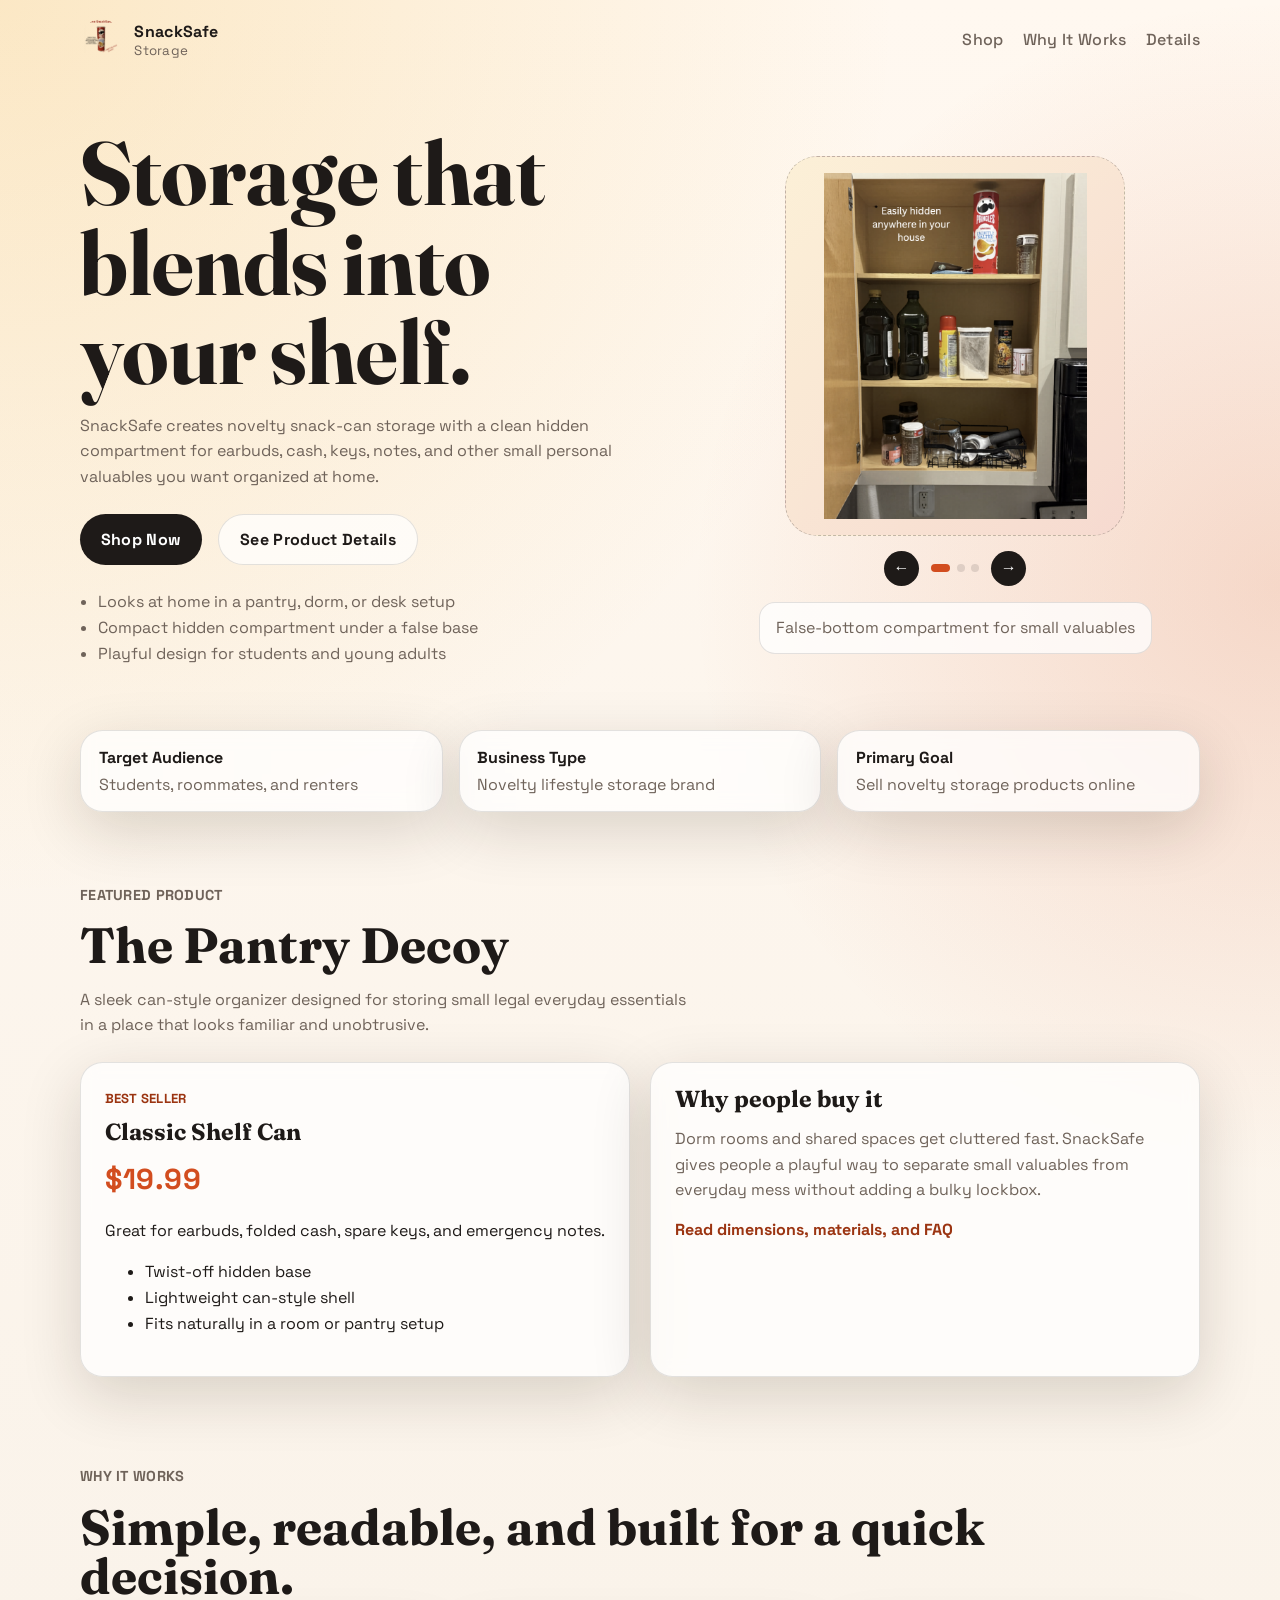
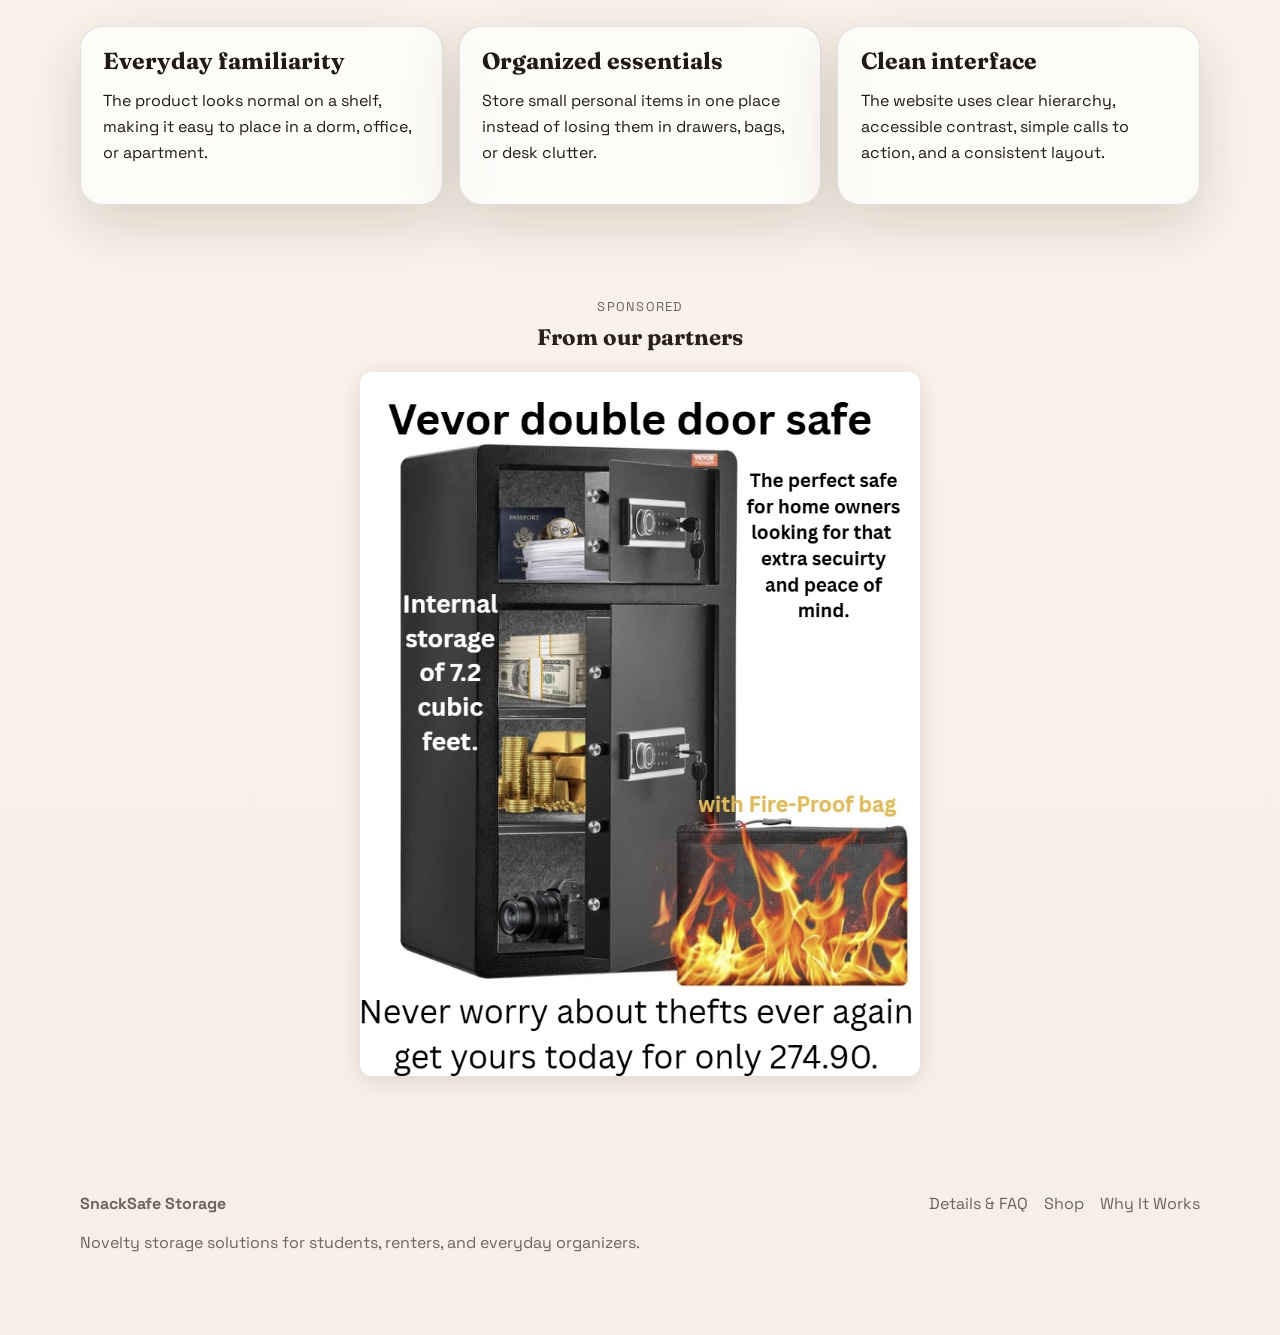
==== index.html @ ca221604 "simplify ad section, remove backdrop-filter card wrapper" ====
<!DOCTYPE html>
<html lang="en">
<head>
  <meta charset="UTF-8">
  <meta name="viewport" content="width=device-width, initial-scale=1.0">
  <title>SnackSafe Storage | Discreet Everyday Storage</title>
  <meta name="description" content="SnackSafe Storage sells novelty can-style storage containers with a hidden compartment for small personal valuables.">
  <link rel="preconnect" href="https://fonts.googleapis.com">
  <link rel="preconnect" href="https://fonts.gstatic.com" crossorigin>
  <link href="https://fonts.googleapis.com/css2?family=Space+Grotesk:wght@400;500;700&family=Fraunces:opsz,wght@9..144,600;9..144,700&display=swap" rel="stylesheet">
  <link rel="stylesheet" href="styles.css?v=20260415c">
</head>
<body>
  <header class="site-header">
    <a class="brand" href="index.html">
      <span class="brand-mark asset-slot" aria-label="SnackSafe logo">
        <img src="assets/logo.png?v=20260415c" alt="SnackSafe logo" onerror="this.style.display='none'">
      </span>
      <span>
        <strong>SnackSafe</strong>
        <small>Storage</small>
      </span>
    </a>
    <nav class="site-nav" aria-label="Primary">
      <a href="#shop">Shop</a>
      <a href="#why">Why It Works</a>
      <a href="details.html">Details</a>
    </nav>
  </header>

  <main>
    <section class="hero">
      <div class="hero-copy">
        <h1>Storage that blends into your shelf.</h1>
        <p class="hero-text">
          SnackSafe creates novelty snack-can storage with a clean hidden compartment for earbuds,
          cash, keys, notes, and other small personal valuables you want organized at home.
        </p>
        <div class="hero-actions">
          <a class="button button-primary" href="#shop">Shop Now</a>
          <a class="button button-secondary" href="details.html">See Product Details</a>
        </div>
        <ul class="hero-points" aria-label="Key benefits">
          <li>Looks at home in a pantry, dorm, or desk setup</li>
          <li>Compact hidden compartment under a false base</li>
          <li>Playful design for students and young adults</li>
        </ul>
      </div>
      <div class="hero-visual">
        <div class="carousel">
          <div class="carousel-stage">
            <figure class="carousel-slide carousel-slide-card active" data-index="0">
              <img src="assets/product-can.png?v=20260415c" alt="SnackSafe hidden in pantry">
            </figure>
            <figure class="carousel-slide carousel-slide-transparent" data-index="1">
              <img src="assets/product-detail-cutout.png?v=20260415g" alt="SnackSafe internal compartment">
            </figure>
            <figure class="carousel-slide carousel-slide-transparent" data-index="2">
              <img src="assets/product-can-main-cutout.png?v=20260415g" alt="SnackSafe product can">
            </figure>
          </div>
          <div class="carousel-nav">
            <button class="carousel-btn" id="carousel-prev" aria-label="Previous image">&#8592;</button>
            <div class="carousel-dots">
              <button class="carousel-dot active" data-index="0" aria-label="Image 1"></button>
              <button class="carousel-dot" data-index="1" aria-label="Image 2"></button>
              <button class="carousel-dot" data-index="2" aria-label="Image 3"></button>
            </div>
            <button class="carousel-btn" id="carousel-next" aria-label="Next image">&#8594;</button>
          </div>
        </div>
        <div class="hidden-drawer">False-bottom compartment for small valuables</div>
      </div>
    </section>

    <section class="metrics-strip" aria-label="Trust signals">
      <div>
        <strong>Target Audience</strong>
        <span>Students, roommates, and renters</span>
      </div>
      <div>
        <strong>Business Type</strong>
        <span>Novelty lifestyle storage brand</span>
      </div>
      <div>
        <strong>Primary Goal</strong>
        <span>Sell novelty storage products online</span>
      </div>
    </section>

    <section class="products" id="shop">
      <div class="section-heading">
        <p class="eyebrow">Featured Product</p>
        <h2>The Pantry Decoy</h2>
        <p>
          A sleek can-style organizer designed for storing small legal everyday essentials in a
          place that looks familiar and unobtrusive.
        </p>
      </div>
      <div class="product-grid">
        <article class="product-card">
          <span class="product-badge">Best Seller</span>
          <h3>Classic Shelf Can</h3>
          <p class="price">$19.99</p>
          <p>Great for earbuds, folded cash, spare keys, and emergency notes.</p>
          <ul>
            <li>Twist-off hidden base</li>
            <li>Lightweight can-style shell</li>
            <li>Fits naturally in a room or pantry setup</li>
          </ul>
        </article>
        <article class="feature-panel">
          <h3>Why people buy it</h3>
          <p>
            Dorm rooms and shared spaces get cluttered fast. SnackSafe gives people a playful way
            to separate small valuables from everyday mess without adding a bulky lockbox.
          </p>
          <a class="text-link" href="details.html">Read dimensions, materials, and FAQ</a>
        </article>
      </div>
    </section>

    <section class="why-us" id="why">
      <div class="section-heading">
        <p class="eyebrow">Why It Works</p>
        <h2>Simple, readable, and built for a quick decision.</h2>
      </div>
      <div class="benefit-grid">
        <article>
          <h3>Everyday familiarity</h3>
          <p>The product looks normal on a shelf, making it easy to place in a dorm, office, or apartment.</p>
        </article>
        <article>
          <h3>Organized essentials</h3>
          <p>Store small personal items in one place instead of losing them in drawers, bags, or desk clutter.</p>
        </article>
        <article>
          <h3>Clean interface</h3>
          <p>The website uses clear hierarchy, accessible contrast, simple calls to action, and a consistent layout.</p>
        </article>
      </div>
    </section>

    <section class="ad-section" aria-labelledby="ad-title" style="text-align:center;padding:4rem 2rem;">
      <p style="font-size:0.8rem;letter-spacing:0.1em;text-transform:uppercase;color:#6f635a;margin-bottom:0.5rem;">Sponsored</p>
      <h2 id="ad-title" style="font-size:1.4rem;margin-bottom:1.5rem;color:#2a2118;">From our partners</h2>
      <a href="https://www.vevor.com" target="_blank" style="display:inline-block;">
        <img
          src="assets/vevor-safe-ad.jpg"
          alt="Vevor Double Door Safe — 7.2 cu ft with fire-proof bag. Get yours for $274.90."
          style="width:100%;max-width:560px;display:block;margin:0 auto;border-radius:12px;box-shadow:0 4px 24px rgba(0,0,0,0.12);"
        >
      </a>
    </section>
  </main>

  <footer class="site-footer">
    <div>
      <strong>SnackSafe Storage</strong>
      <p>Novelty storage solutions for students, renters, and everyday organizers.</p>
    </div>
    <div class="footer-links">
      <a href="details.html">Details & FAQ</a>
      <a href="#shop">Shop</a>
      <a href="#why">Why It Works</a>
    </div>
  </footer>
  <script>
    const slides = document.querySelectorAll('.carousel-slide');
    const dots = document.querySelectorAll('.carousel-dot');
    const slideCount = slides.length;
    let currentIndex = 0;

    function renderCarousel(index) {
      slides.forEach((slide, i) => slide.classList.toggle('active', i === index));
      dots.forEach((d, i) => d.classList.toggle('active', i === index));
    }

    function goToSlide(index) {
      currentIndex = (index + slideCount) % slideCount;
      renderCarousel(currentIndex);
    }

    document.getElementById('carousel-prev').addEventListener('click', () => {
      goToSlide(currentIndex - 1);
    });

    document.getElementById('carousel-next').addEventListener('click', () => {
      goToSlide(currentIndex + 1);
    });

    dots.forEach(dot => {
      dot.addEventListener('click', () => {
        const index = Number(dot.dataset.index);
        goToSlide(index);
      });
    });
  </script>
</body>
</html>
---- styles.css ----
:root {
  --bg: #f6efe5;
  --paper: #fff9f3;
  --ink: #1e1a18;
  --muted: #6f635a;
  --accent: #d24d1f;
  --accent-dark: #9b3411;
  --gold: #f0b43c;
  --line: rgba(30, 26, 24, 0.12);
  --shadow: 0 18px 60px rgba(40, 22, 8, 0.16);
}

* {
  box-sizing: border-box;
}

html {
  scroll-behavior: smooth;
}

body {
  margin: 0;
  font-family: "Space Grotesk", sans-serif;
  color: var(--ink);
  background:
    radial-gradient(circle at top left, rgba(240, 180, 60, 0.24), transparent 28%),
    radial-gradient(circle at right 20%, rgba(210, 77, 31, 0.18), transparent 22%),
    linear-gradient(180deg, #fff8f0 0%, var(--bg) 100%);
}

a {
  color: inherit;
  text-decoration: none;
}

.site-header,
.site-footer,
.hero,
.metrics-strip,
.products,
.why-us,
.ad-section,
.details-main {
  width: min(1120px, calc(100% - 2rem));
  margin: 0 auto;
}

.site-header {
  display: flex;
  justify-content: space-between;
  align-items: center;
  padding: 1.2rem 0;
}

.brand {
  display: inline-flex;
  align-items: center;
  gap: 0.8rem;
}

.brand-mark {
  width: 2.6rem;
  height: 2.6rem;
  display: grid;
  place-items: center;
  border-radius: 999px;
  background: transparent;
  color: white;
  font-weight: 700;
}

.asset-slot {
  position: relative;
  overflow: hidden;
}

.asset-slot img {
  position: absolute;
  inset: 0;
  width: 100%;
  height: 100%;
  object-fit: contain;
  z-index: 1;
}

.asset-placeholder {
  position: relative;
  z-index: 0;
  display: grid;
  place-items: center;
  width: 100%;
  height: 100%;
  padding: 0.75rem;
  text-align: center;
  text-transform: uppercase;
  letter-spacing: 0.08em;
  font-size: 0.72rem;
  font-weight: 700;
}

.brand strong,
.brand small,
.site-nav a,
.button,
.eyebrow,
.price,
.product-badge,
.ad-label {
  letter-spacing: 0.02em;
}

.brand small {
  display: block;
  color: var(--muted);
}

.site-nav {
  display: flex;
  gap: 1.2rem;
  flex-wrap: wrap;
}

.site-nav a {
  color: var(--muted);
  font-weight: 500;
}

.hero {
  display: grid;
  grid-template-columns: 1.1fr 0.9fr;
  gap: 2rem;
  align-items: center;
  padding: 3rem 0 2rem;
}

.eyebrow {
  margin: 0 0 0.9rem;
  color: var(--accent-dark);
  font-size: 0.9rem;
  font-weight: 700;
  text-transform: uppercase;
}

h1,
h2,
h3 {
  font-family: "Fraunces", serif;
  line-height: 1;
  margin: 0;
}

h1 {
  font-size: clamp(2.9rem, 7vw, 5.6rem);
  max-width: 10ch;
}

h2 {
  font-size: clamp(2rem, 4vw, 3.1rem);
  margin-bottom: 0.8rem;
}

h3 {
  font-size: 1.45rem;
  margin-bottom: 0.8rem;
}

p,
li {
  line-height: 1.6;
}

.hero-text,
.section-heading p,
.feature-panel p,
.spec-card p,
.faq-list p {
  color: var(--muted);
  max-width: 62ch;
}

.hero-actions {
  display: flex;
  gap: 1rem;
  flex-wrap: wrap;
  margin: 1.5rem 0;
}

.button {
  display: inline-flex;
  align-items: center;
  justify-content: center;
  padding: 0.9rem 1.3rem;
  border-radius: 999px;
  font-weight: 700;
}

.button-primary {
  background: var(--ink);
  color: white;
}

.button-secondary {
  border: 1px solid var(--line);
  background: rgba(255, 255, 255, 0.7);
}

.hero-points {
  padding-left: 1.1rem;
  color: var(--muted);
}

.hero-visual {
  display: grid;
  gap: 1rem;
  justify-items: center;
}

.can-card {
  width: min(300px, 80vw);
  min-height: 420px;
  display: grid;
  place-items: center;
  border-radius: 2rem;
  box-shadow: var(--shadow);
  background:
    linear-gradient(135deg, rgba(240, 180, 60, 0.2), rgba(210, 77, 31, 0.2)),
    rgba(255, 255, 255, 0.92);
  transform: rotate(-8deg);
  border: 1px dashed rgba(30, 26, 24, 0.25);
}

.carousel {
  display: grid;
  gap: 0.9rem;
  justify-items: center;
  width: min(340px, 84vw);
}

.carousel-stage {
  position: relative;
  width: 100%;
  height: 380px;
  border-radius: 2rem;
  overflow: hidden;
}

.carousel-slide {
  position: absolute;
  inset: 0;
  margin: 0;
  padding: 1rem 0.9rem;
  display: flex;
  align-items: center;
  justify-content: center;
  border-radius: 2rem;
  opacity: 0;
  pointer-events: none;
  transform: translateX(1.5rem);
  transition: opacity 0.22s ease, transform 0.22s ease;
}

.carousel-slide.active {
  opacity: 1;
  pointer-events: auto;
  transform: translateX(0);
}

.carousel-slide img {
  width: 100%;
  height: 100%;
  object-fit: contain;
  border-radius: 1rem;
  display: block;
}

.carousel-slide-card {
  box-shadow: var(--shadow);
  background:
    linear-gradient(135deg, rgba(240, 180, 60, 0.2), rgba(210, 77, 31, 0.2)),
    rgba(255, 255, 255, 0.92);
  border: 1px dashed rgba(30, 26, 24, 0.25);
}

.carousel-slide-transparent {
  background: transparent;
  box-shadow: none;
  border: none;
}

.carousel-nav {
  display: flex;
  align-items: center;
  gap: 0.75rem;
  padding: 0 0.25rem;
}

.carousel-btn {
  background: var(--ink);
  color: white;
  border: none;
  border-radius: 999px;
  width: 2.2rem;
  height: 2.2rem;
  cursor: pointer;
  font-size: 1rem;
  display: grid;
  place-items: center;
  transition: background 0.15s;
}

.carousel-btn:hover {
  background: var(--accent);
}

.carousel-dots {
  display: flex;
  gap: 0.4rem;
}

.carousel-dot {
  width: 0.5rem;
  height: 0.5rem;
  border-radius: 999px;
  background: var(--line);
  border: none;
  padding: 0;
  cursor: pointer;
  transition: background 0.15s, width 0.2s;
}

.carousel-dot.active {
  background: var(--accent);
  width: 1.2rem;
}

.brand-mark img {
  mix-blend-mode: multiply;
}

.asset-slot-large .asset-placeholder {
  color: var(--accent-dark);
  font-size: 1rem;
}

.hidden-drawer {
  padding: 0.9rem 1rem;
  border-radius: 1rem;
  background: rgba(255, 255, 255, 0.75);
  border: 1px solid var(--line);
  color: var(--muted);
}

.metrics-strip {
  margin-top: 1rem;
  display: grid;
  grid-template-columns: repeat(3, 1fr);
  gap: 1rem;
}

.metrics-strip div,
.product-card,
.feature-panel,
.benefit-grid article,
.ad-card,
.spec-card,
.faq-list article {
  background: rgba(255, 255, 255, 0.72);
  backdrop-filter: blur(8px);
  border: 1px solid var(--line);
  border-radius: 1.4rem;
  box-shadow: var(--shadow);
}

.metrics-strip div {
  padding: 1rem 1.1rem;
}

.metrics-strip strong {
  display: block;
  margin-bottom: 0.35rem;
}

.metrics-strip span {
  color: var(--muted);
}

.products,
.why-us,
.ad-section,
.details-main {
  padding: 4.5rem 0 1rem;
}

.section-heading {
  margin-bottom: 1.5rem;
}

.product-grid,
.details-grid {
  display: grid;
  grid-template-columns: repeat(2, 1fr);
  gap: 1.2rem;
}

.product-card,
.feature-panel,
.spec-card,
.faq-list article {
  padding: 1.5rem;
}

.product-badge,
.ad-label {
  display: inline-block;
  margin-bottom: 0.8rem;
  color: var(--accent-dark);
  font-size: 0.82rem;
  font-weight: 700;
  text-transform: uppercase;
}

.price {
  font-size: 1.8rem;
  font-weight: 700;
  color: var(--accent);
  margin: 0 0 1rem;
}

.text-link {
  color: var(--accent-dark);
  font-weight: 700;
}

.benefit-grid,
.faq-list {
  display: grid;
  grid-template-columns: repeat(3, 1fr);
  gap: 1rem;
}

.benefit-grid article {
  padding: 1.4rem;
}

.ad-card {
  padding: 1.7rem;
  background:
    linear-gradient(135deg, rgba(240, 180, 60, 0.18), rgba(210, 77, 31, 0.18)),
    rgba(255,255,255,0.82);
}

.site-footer {
  display: flex;
  justify-content: space-between;
  gap: 1rem;
  padding: 3rem 0 4rem;
  color: var(--muted);
}

.footer-links {
  display: flex;
  gap: 1rem;
  flex-wrap: wrap;
}

.details-main {
  padding-top: 2rem;
}

.details-hero {
  padding: 2rem 0 0.5rem;
}

.usage-section,
.faq-section {
  padding: 3rem 0 1rem;
}

@media (max-width: 900px) {
  .hero,
  .metrics-strip,
  .product-grid,
  .benefit-grid,
  .details-grid,
  .faq-list,
  .site-footer {
    grid-template-columns: 1fr;
    flex-direction: column;
  }

  .hero {
    padding-top: 2rem;
  }

  .carousel {
    width: min(320px, 100%);
  }

  .carousel-stage {
    height: 340px;
  }

  .site-header {
    flex-direction: column;
    align-items: flex-start;
    gap: 1rem;
  }

  h1 {
    max-width: 12ch;
  }
}
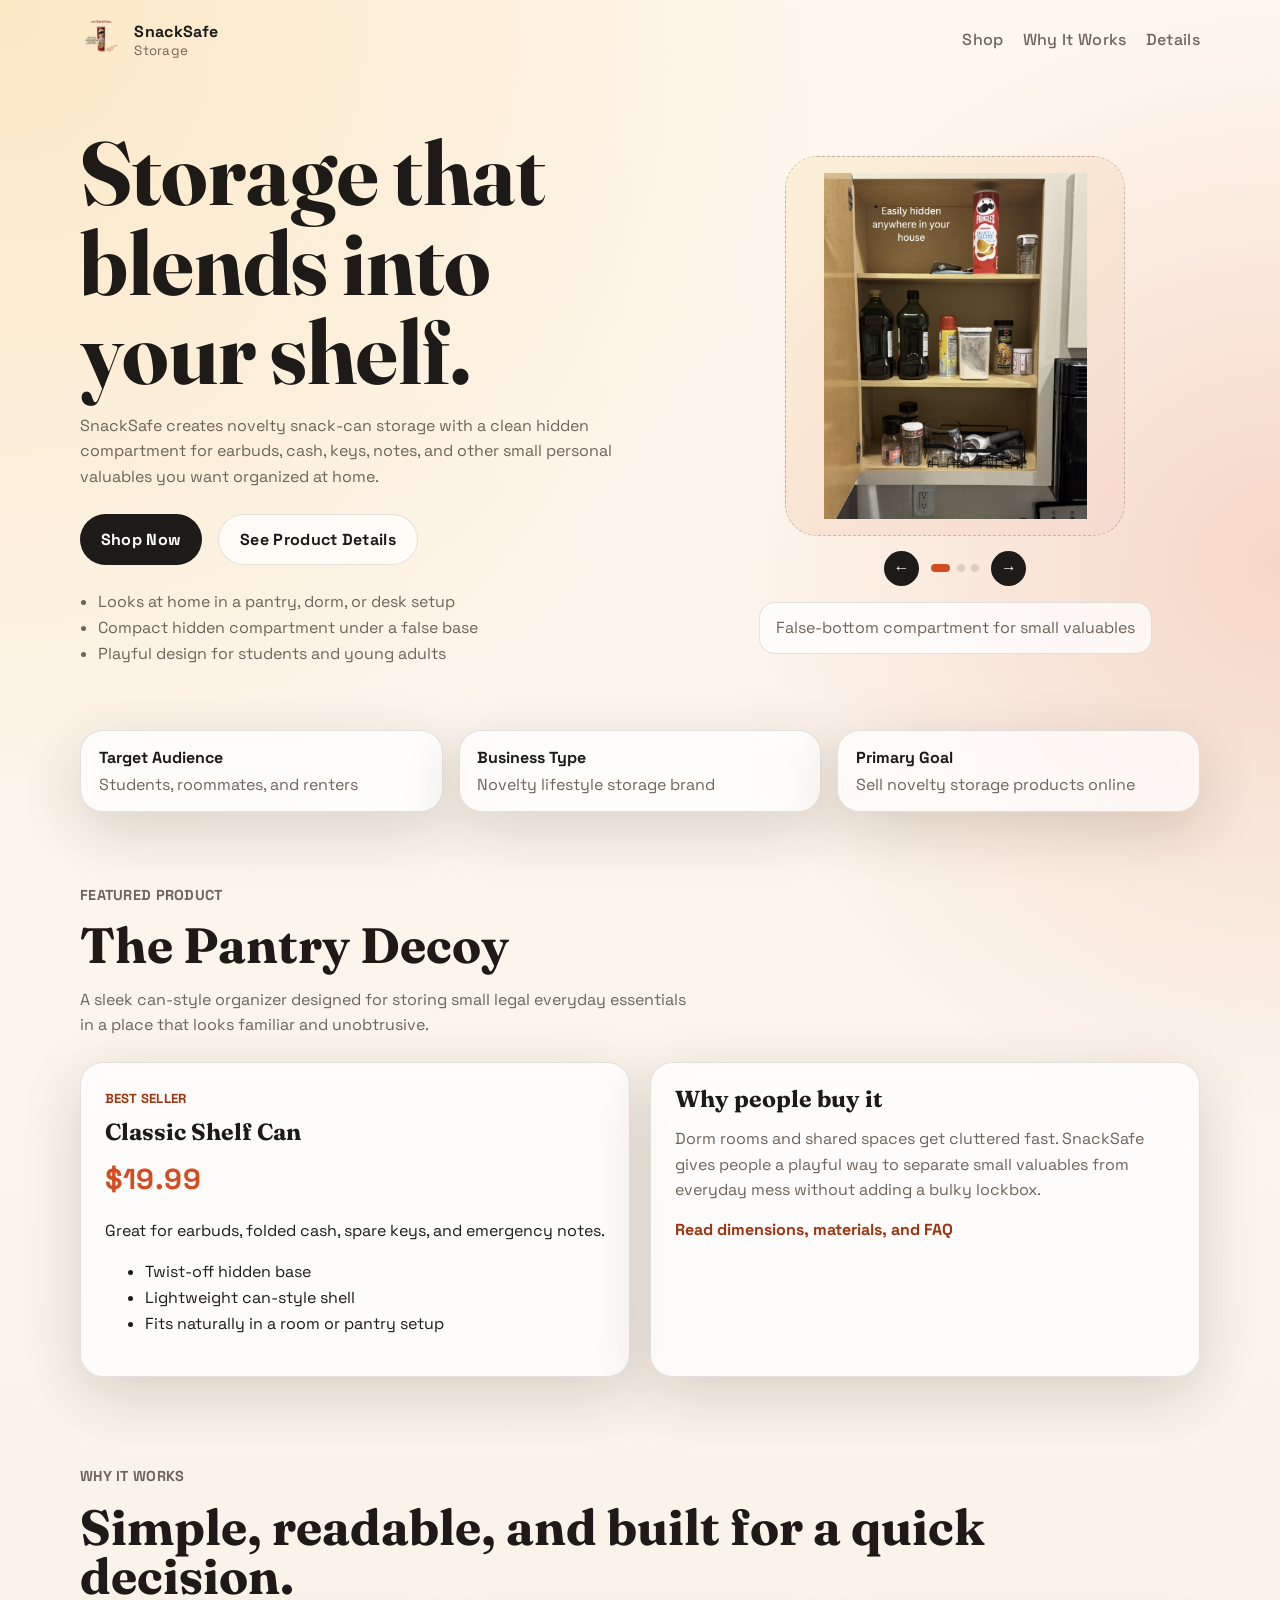
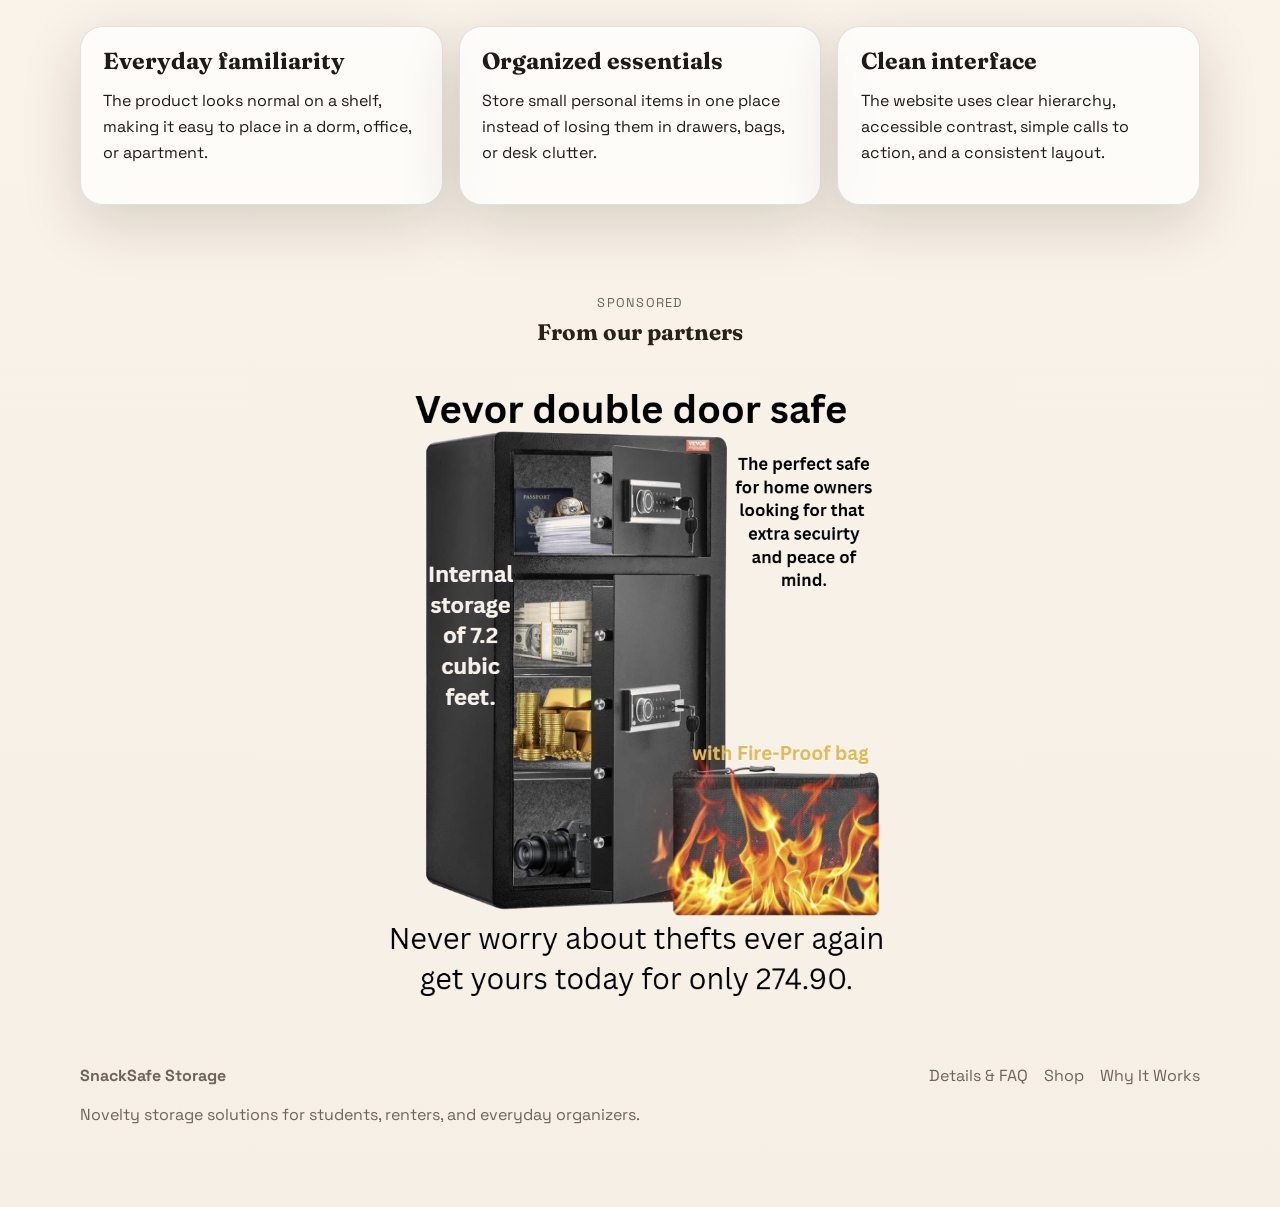
==== commit bc913706: "add transparent Vevor ad PNG, clean partner-image CSS" ====
--- a/index.html
+++ b/index.html
@@ -141,14 +141,14 @@
       </div>
     </section>
 
-    <section class="ad-section" aria-labelledby="ad-title" style="text-align:center;padding:4rem 2rem;">
-      <p style="font-size:0.8rem;letter-spacing:0.1em;text-transform:uppercase;color:#6f635a;margin-bottom:0.5rem;">Sponsored</p>
-      <h2 id="ad-title" style="font-size:1.4rem;margin-bottom:1.5rem;color:#2a2118;">From our partners</h2>
+    <section class="partner-section" aria-labelledby="partner-title">
+      <p class="partner-kicker">Sponsored</p>
+      <h2 id="partner-title" class="partner-title">From our partners</h2>
       <a href="https://www.vevor.com" target="_blank" style="display:inline-block;">
         <img
-          src="assets/vevor-safe-ad.jpg"
+          src="assets/vevor-safe-partner.png"
           alt="Vevor Double Door Safe — 7.2 cu ft with fire-proof bag. Get yours for $274.90."
-          style="width:100%;max-width:560px;display:block;margin:0 auto;border-radius:12px;box-shadow:0 4px 24px rgba(0,0,0,0.12);"
+          class="partner-image"
         >
       </a>
     </section>
--- a/styles.css
+++ b/styles.css
@@ -39,7 +39,7 @@
 .metrics-strip,
 .products,
 .why-us,
-.ad-section,
+.partner-section,
 .details-main {
   width: min(1120px, calc(100% - 2rem));
   margin: 0 auto;
@@ -386,7 +386,7 @@
 
 .products,
 .why-us,
-.ad-section,
+.partner-section,
 .details-main {
   padding: 4.5rem 0 1rem;
 }
@@ -447,6 +447,31 @@
   background:
     linear-gradient(135deg, rgba(240, 180, 60, 0.18), rgba(210, 77, 31, 0.18)),
     rgba(255,255,255,0.82);
+}
+
+.partner-section {
+  text-align: center;
+}
+
+.partner-kicker {
+  margin: 0 0 0.5rem;
+  font-size: 0.8rem;
+  letter-spacing: 0.1em;
+  text-transform: uppercase;
+  color: var(--muted);
+}
+
+.partner-title {
+  font-size: 1.4rem;
+  margin-bottom: 1.5rem;
+  color: #2a2118;
+}
+
+.partner-image {
+  width: 100%;
+  max-width: 500px;
+  display: block;
+  margin: 0 auto;
 }
 
 .site-footer {
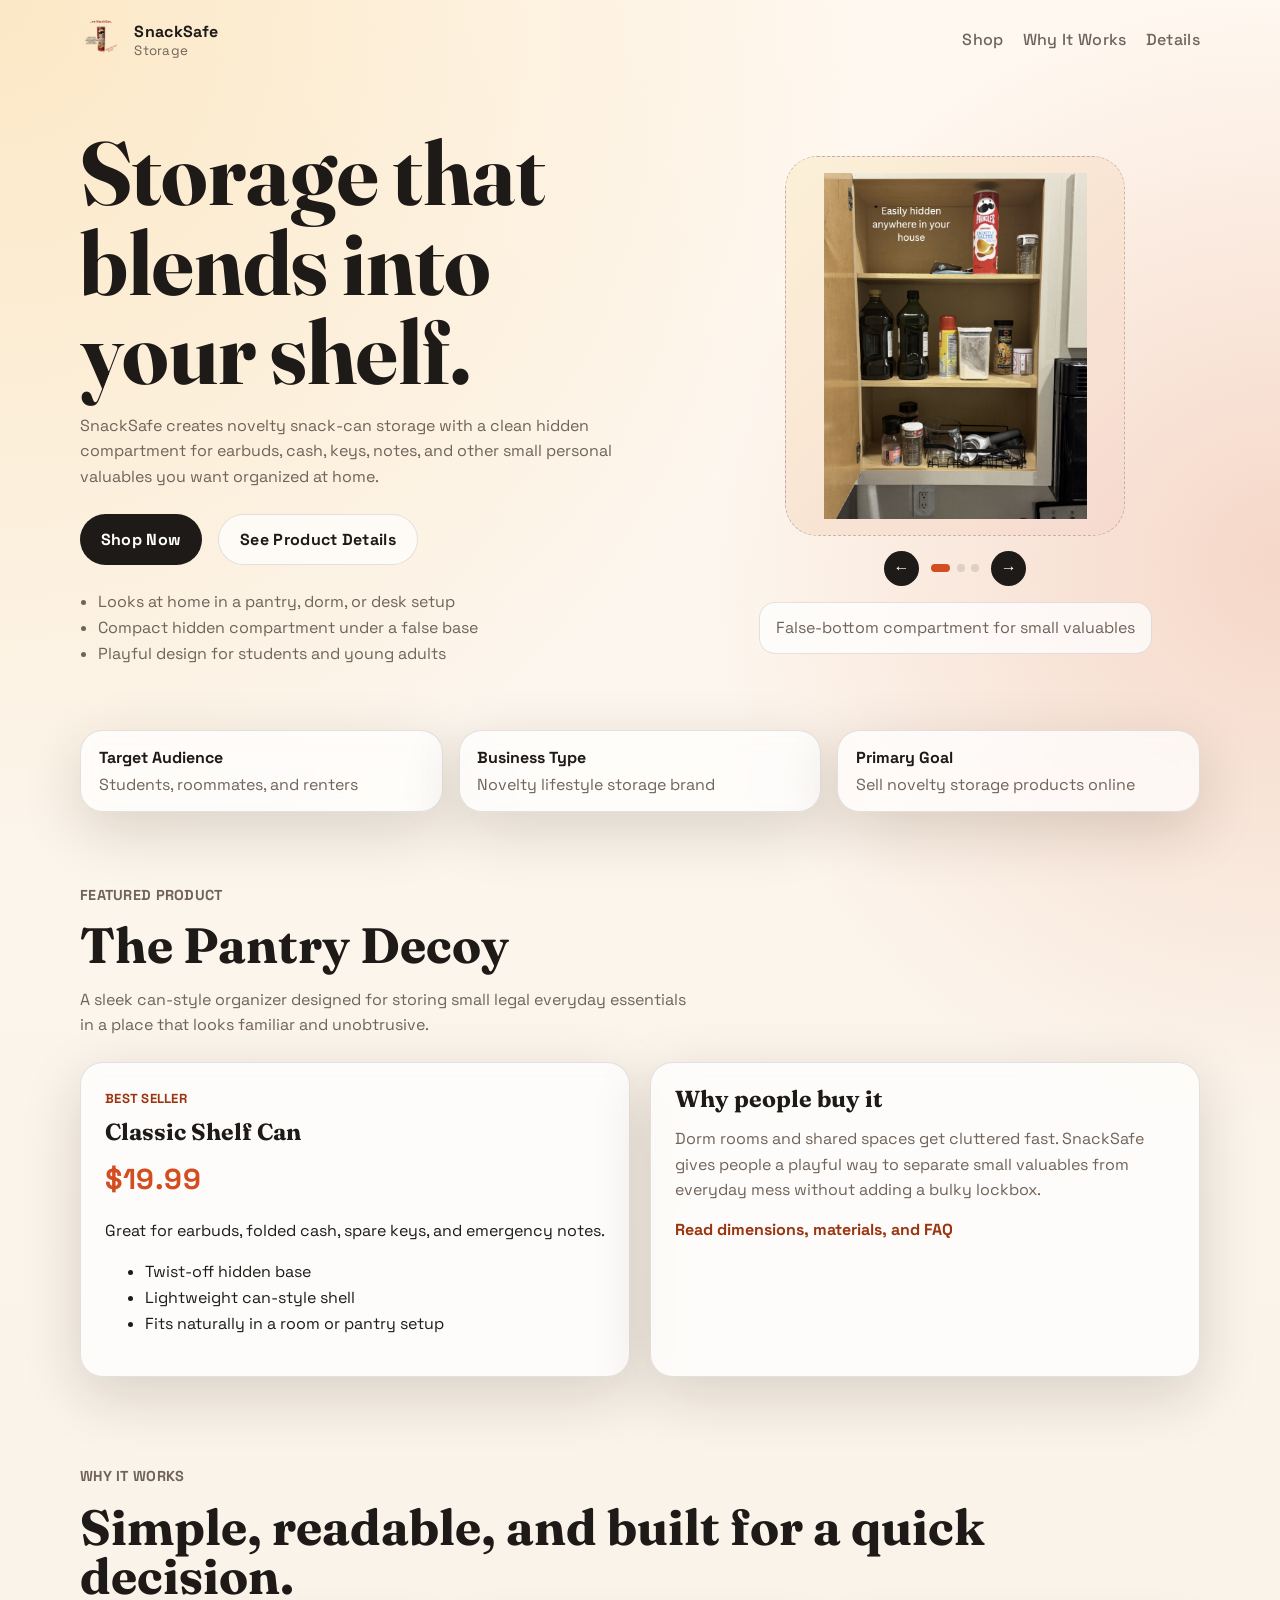
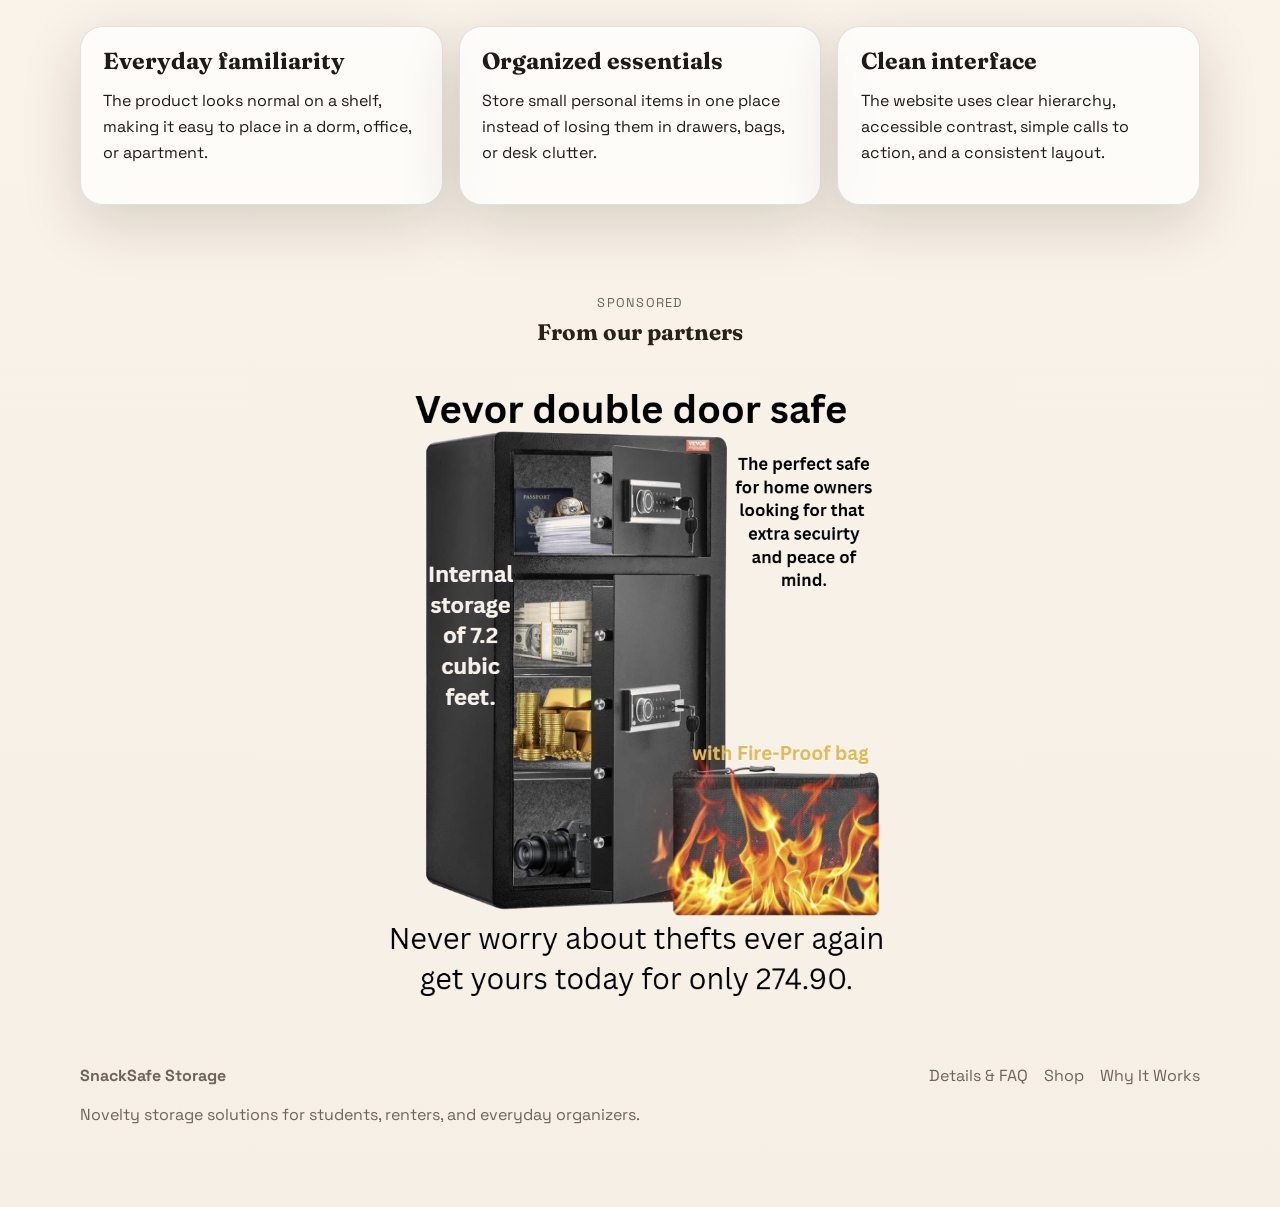
==== commit 51c0d8dc: "bust cache on partner ad image" ====
--- a/index.html
+++ b/index.html
@@ -146,7 +146,7 @@
       <h2 id="partner-title" class="partner-title">From our partners</h2>
       <a href="https://www.vevor.com" target="_blank" style="display:inline-block;">
         <img
-          src="assets/vevor-safe-partner.png"
+          src="assets/vevor-safe-partner.png?v=20260417"
           alt="Vevor Double Door Safe — 7.2 cu ft with fire-proof bag. Get yours for $274.90."
           class="partner-image"
         >
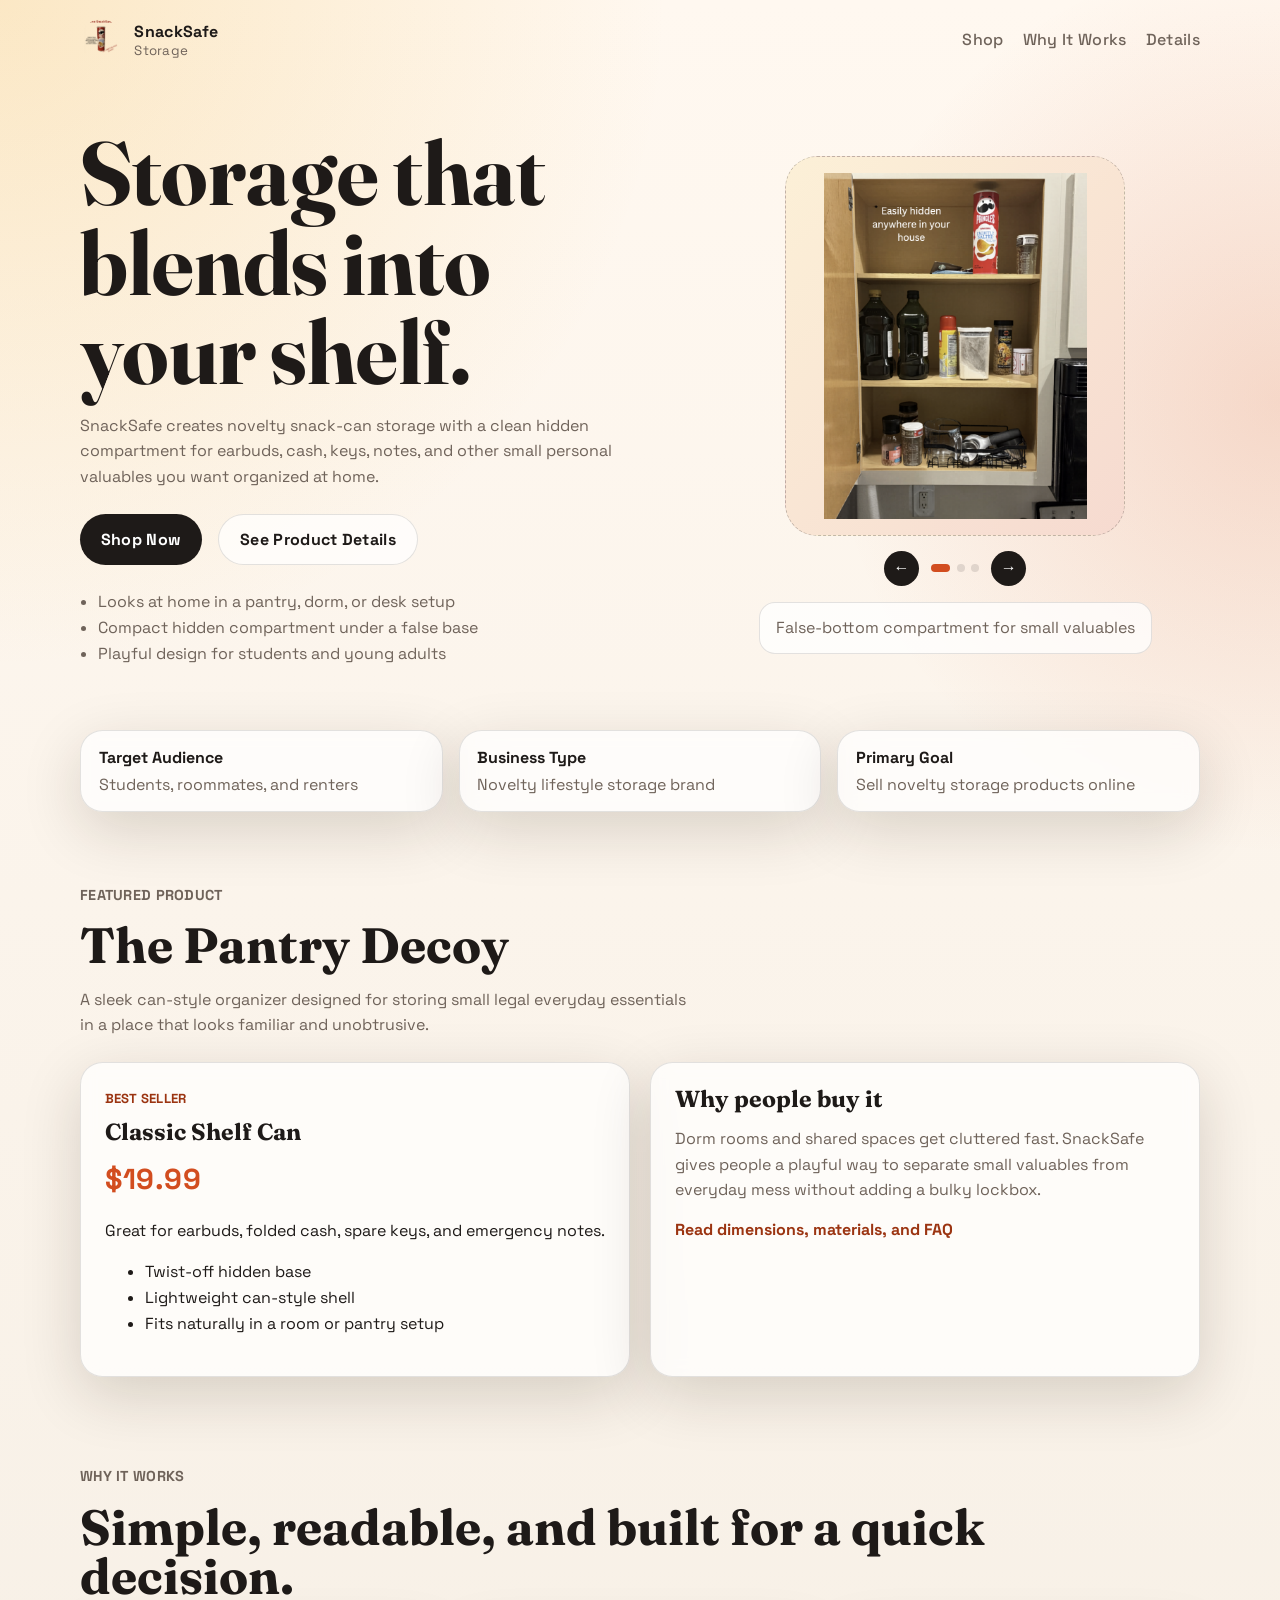
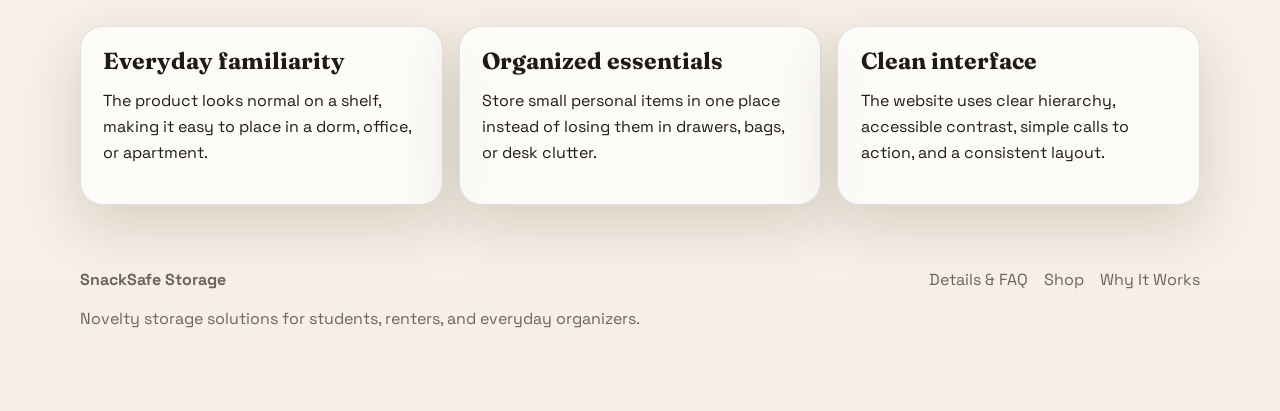
==== commit 388a8819: "add fixed left/right rail ad banners for Vevor safe" ====
--- a/index.html
+++ b/index.html
@@ -141,17 +141,6 @@
       </div>
     </section>
 
-    <section class="partner-section" aria-labelledby="partner-title">
-      <p class="partner-kicker">Sponsored</p>
-      <h2 id="partner-title" class="partner-title">From our partners</h2>
-      <a href="https://www.vevor.com" target="_blank" style="display:inline-block;">
-        <img
-          src="assets/vevor-safe-partner.png?v=20260417"
-          alt="Vevor Double Door Safe — 7.2 cu ft with fire-proof bag. Get yours for $274.90."
-          class="partner-image"
-        >
-      </a>
-    </section>
   </main>
 
   <footer class="site-footer">
@@ -165,6 +154,19 @@
       <a href="#why">Why It Works</a>
     </div>
   </footer>
+  <div class="rail-ad rail-ad-left" aria-label="Sponsored">
+    <p class="rail-label">Sponsored</p>
+    <a href="https://www.vevor.com" target="_blank">
+      <img src="assets/vevor-safe-partner.png?v=20260417" alt="Vevor Double Door Safe — get yours for $274.90">
+    </a>
+  </div>
+  <div class="rail-ad rail-ad-right" aria-label="Sponsored">
+    <p class="rail-label">Sponsored</p>
+    <a href="https://www.vevor.com" target="_blank">
+      <img src="assets/vevor-safe-partner.png?v=20260417" alt="Vevor Double Door Safe — get yours for $274.90">
+    </a>
+  </div>
+
   <script>
     const slides = document.querySelectorAll('.carousel-slide');
     const dots = document.querySelectorAll('.carousel-dot');
--- a/styles.css
+++ b/styles.css
@@ -474,6 +474,38 @@
   margin: 0 auto;
 }
 
+.rail-ad {
+  position: fixed;
+  top: 50%;
+  transform: translateY(-50%);
+  width: 140px;
+  display: none;
+  flex-direction: column;
+  align-items: center;
+  gap: 0.4rem;
+  z-index: 100;
+}
+
+.rail-ad-left  { left: 8px; }
+.rail-ad-right { right: 8px; }
+
+.rail-ad img {
+  width: 100%;
+  border-radius: 8px;
+}
+
+.rail-label {
+  font-size: 0.65rem;
+  letter-spacing: 0.08em;
+  text-transform: uppercase;
+  color: var(--muted);
+  margin: 0;
+}
+
+@media (min-width: 1400px) {
+  .rail-ad { display: flex; }
+}
+
 .site-footer {
   display: flex;
   justify-content: space-between;
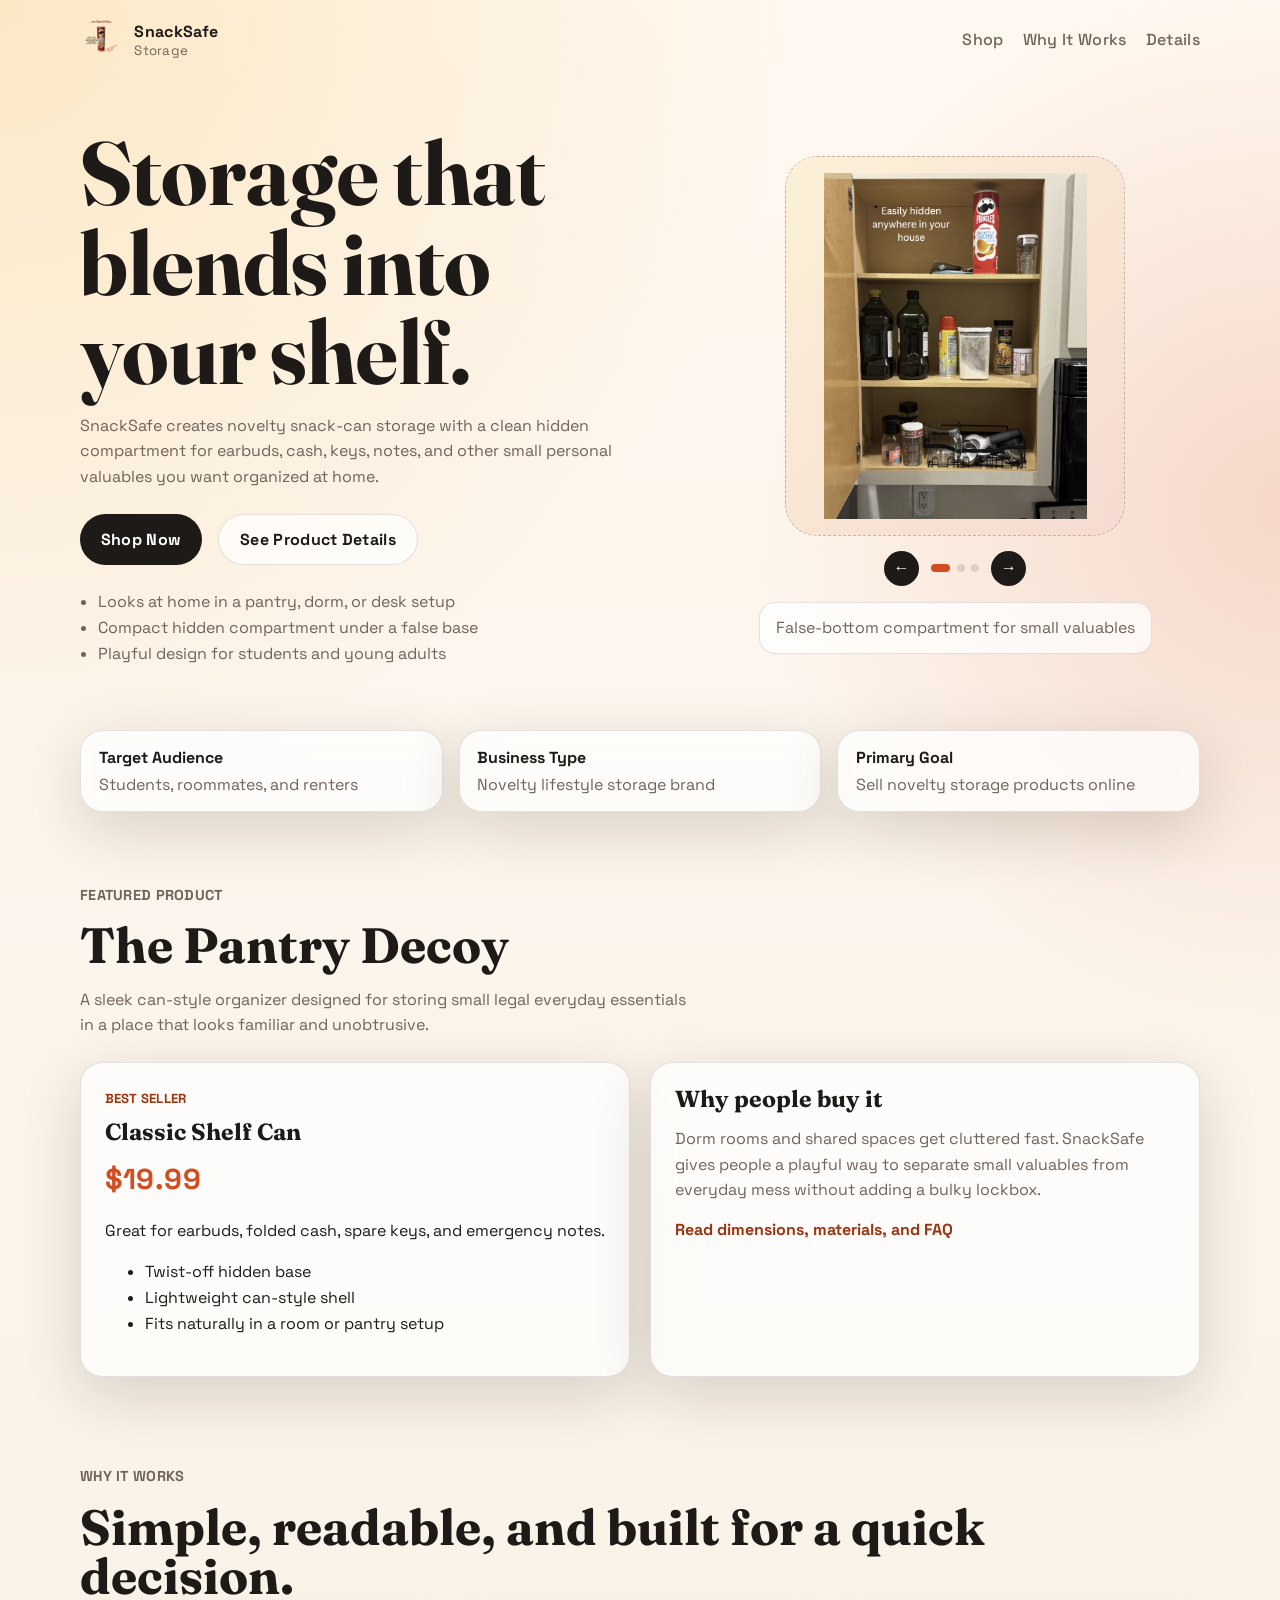
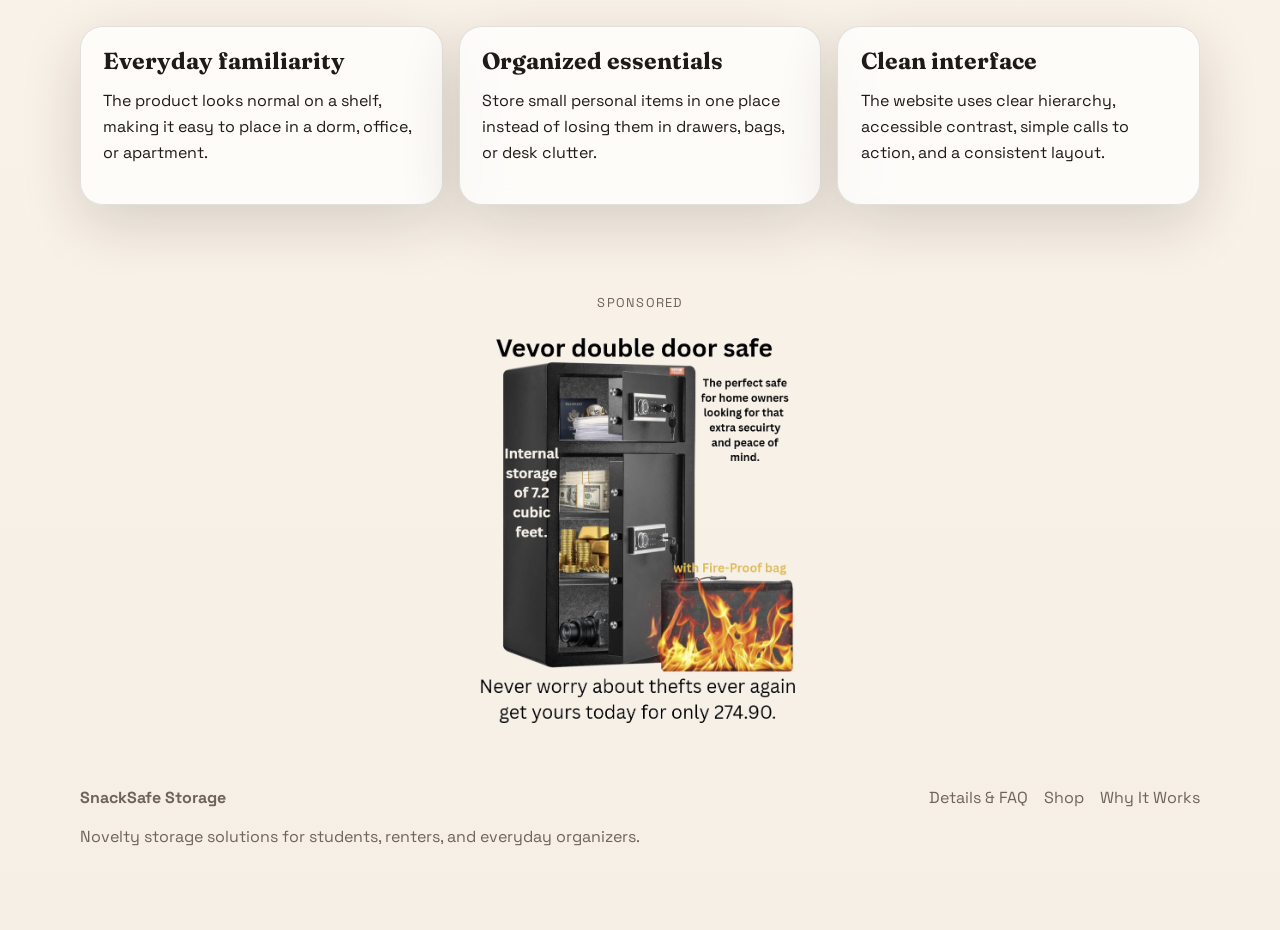
==== commit 3cbdc427: "add smaller bottom ad, bump CSS version" ====
--- a/index.html
+++ b/index.html
@@ -8,7 +8,7 @@
   <link rel="preconnect" href="https://fonts.googleapis.com">
   <link rel="preconnect" href="https://fonts.gstatic.com" crossorigin>
   <link href="https://fonts.googleapis.com/css2?family=Space+Grotesk:wght@400;500;700&family=Fraunces:opsz,wght@9..144,600;9..144,700&display=swap" rel="stylesheet">
-  <link rel="stylesheet" href="styles.css?v=20260415c">
+  <link rel="stylesheet" href="styles.css?v=20260417d">
 </head>
 <body>
   <header class="site-header">
@@ -141,6 +141,12 @@
       </div>
     </section>
 
+    <section class="partner-section" aria-label="Sponsored">
+      <p class="partner-kicker">Sponsored</p>
+      <a href="https://www.vevor.com" target="_blank">
+        <img src="assets/vevor-safe-partner.png?v=20260417" alt="Vevor Double Door Safe — get yours for $274.90" class="partner-image-bottom">
+      </a>
+    </section>
   </main>
 
   <footer class="site-footer">
--- a/styles.css
+++ b/styles.css
@@ -474,35 +474,44 @@
   margin: 0 auto;
 }
 
+.partner-image-bottom {
+  width: 100%;
+  max-width: 320px;
+  display: block;
+  margin: 0 auto;
+  border-radius: 8px;
+}
+
 .rail-ad {
   position: fixed;
   top: 50%;
   transform: translateY(-50%);
-  width: 140px;
+  width: 220px;
   display: none;
   flex-direction: column;
   align-items: center;
-  gap: 0.4rem;
+  gap: 0.5rem;
   z-index: 100;
 }
 
-.rail-ad-left  { left: 8px; }
-.rail-ad-right { right: 8px; }
+.rail-ad-left  { left: 12px; }
+.rail-ad-right { right: 12px; }
 
 .rail-ad img {
   width: 100%;
-  border-radius: 8px;
+  border-radius: 10px;
+  box-shadow: 0 6px 24px rgba(0,0,0,0.15);
 }
 
 .rail-label {
-  font-size: 0.65rem;
+  font-size: 0.68rem;
   letter-spacing: 0.08em;
   text-transform: uppercase;
   color: var(--muted);
   margin: 0;
 }
 
-@media (min-width: 1400px) {
+@media (min-width: 1500px) {
   .rail-ad { display: flex; }
 }
 
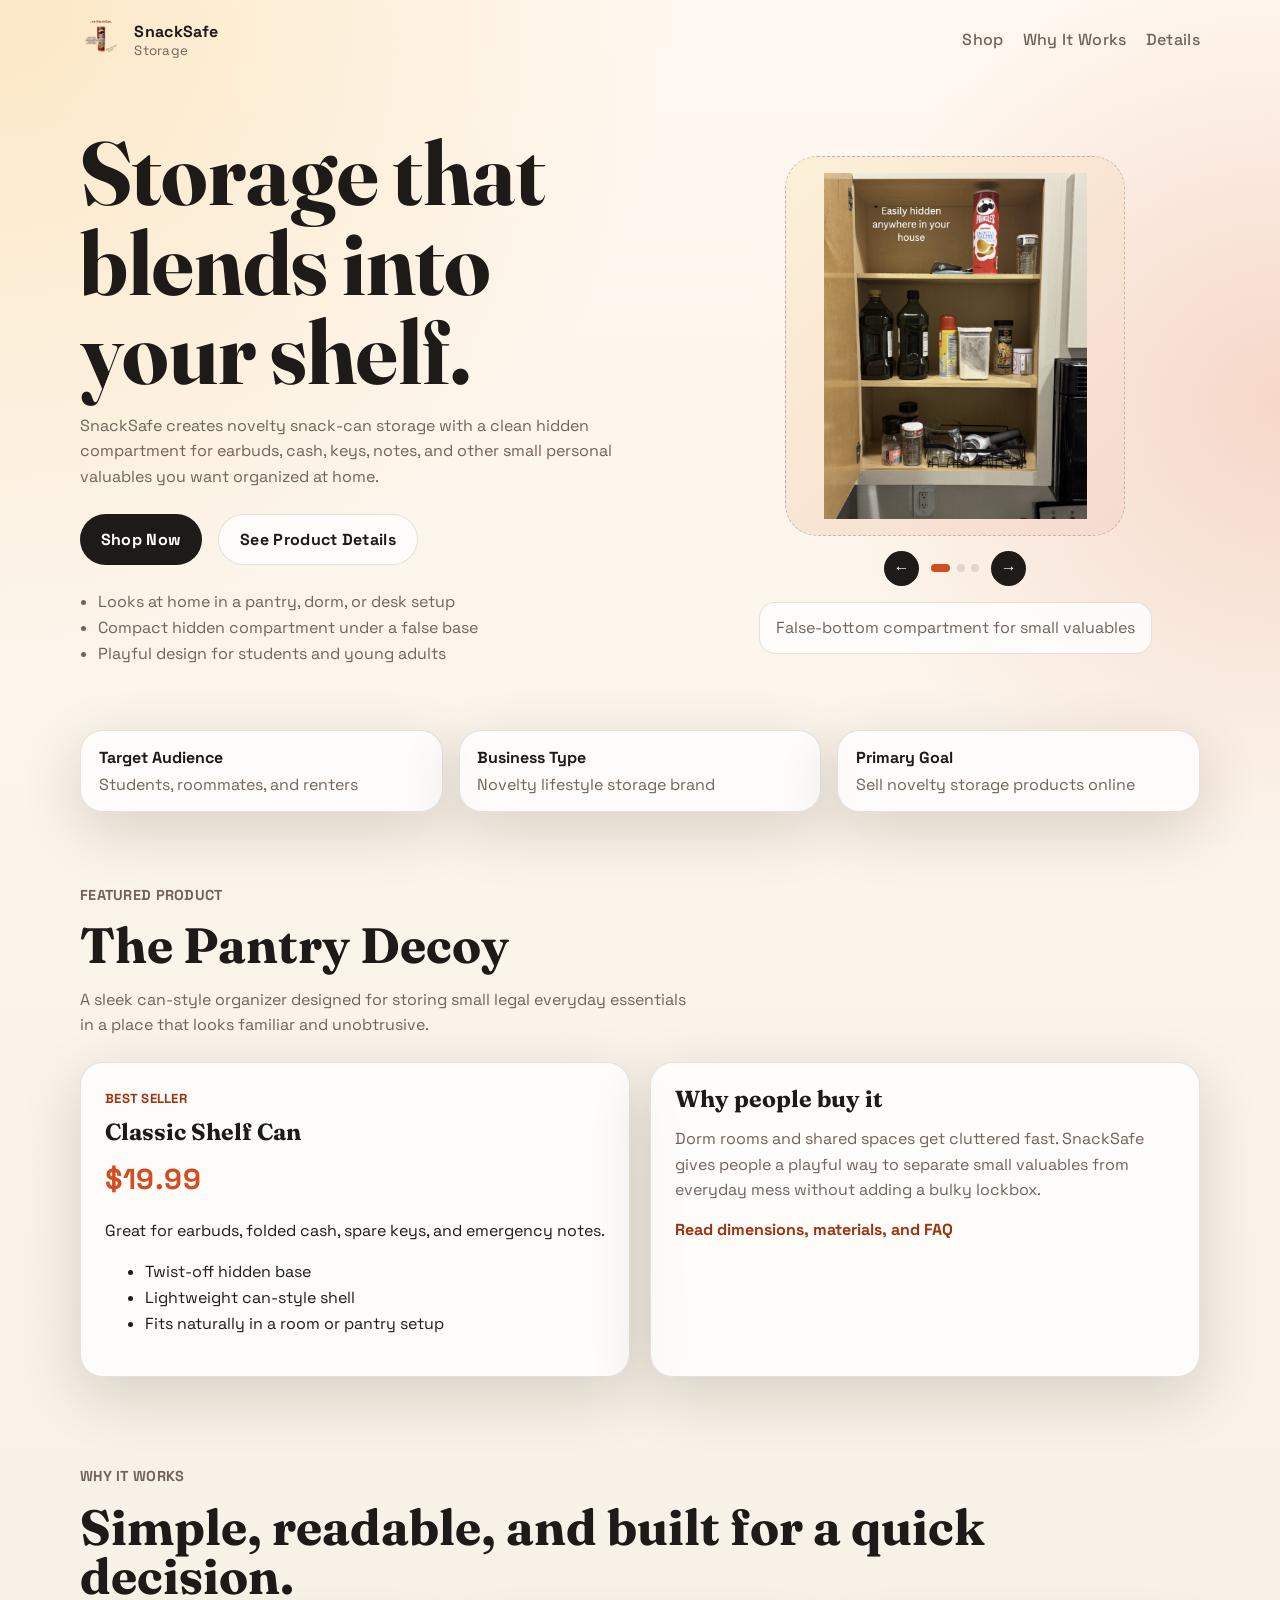
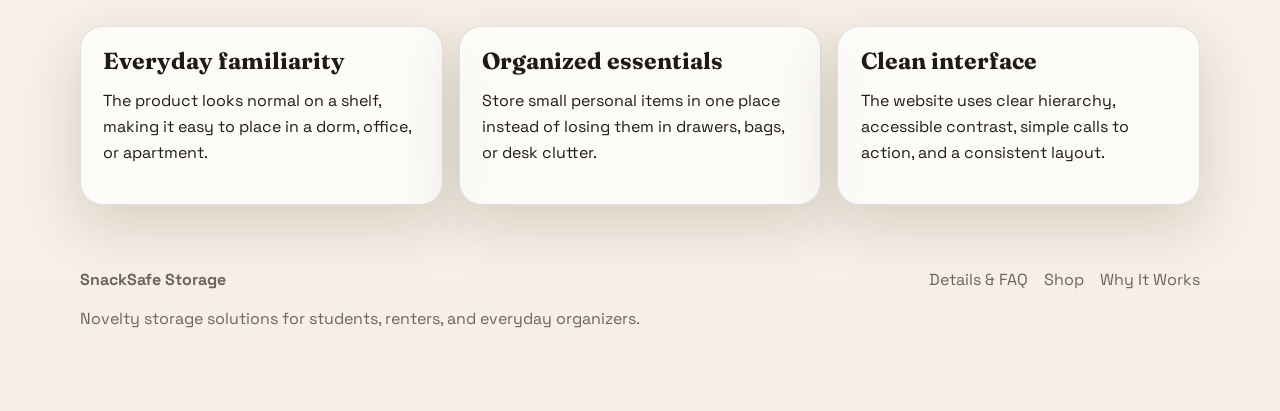
==== commit 3d24f439: "Remove Vevor sponsored safe ads" ====
--- a/index.html
+++ b/index.html
@@ -141,12 +141,6 @@
       </div>
     </section>
 
-    <section class="partner-section" aria-label="Sponsored">
-      <p class="partner-kicker">Sponsored</p>
-      <a href="https://www.vevor.com" target="_blank">
-        <img src="assets/vevor-safe-partner.png?v=20260417" alt="Vevor Double Door Safe — get yours for $274.90" class="partner-image-bottom">
-      </a>
-    </section>
   </main>
 
   <footer class="site-footer">
@@ -160,18 +154,6 @@
       <a href="#why">Why It Works</a>
     </div>
   </footer>
-  <div class="rail-ad rail-ad-left" aria-label="Sponsored">
-    <p class="rail-label">Sponsored</p>
-    <a href="https://www.vevor.com" target="_blank">
-      <img src="assets/vevor-safe-partner.png?v=20260417" alt="Vevor Double Door Safe — get yours for $274.90">
-    </a>
-  </div>
-  <div class="rail-ad rail-ad-right" aria-label="Sponsored">
-    <p class="rail-label">Sponsored</p>
-    <a href="https://www.vevor.com" target="_blank">
-      <img src="assets/vevor-safe-partner.png?v=20260417" alt="Vevor Double Door Safe — get yours for $274.90">
-    </a>
-  </div>
 
   <script>
     const slides = document.querySelectorAll('.carousel-slide');
--- a/styles.css
+++ b/styles.css
@@ -39,7 +39,6 @@
 .metrics-strip,
 .products,
 .why-us,
-.partner-section,
 .details-main {
   width: min(1120px, calc(100% - 2rem));
   margin: 0 auto;
@@ -386,7 +385,6 @@
 
 .products,
 .why-us,
-.partner-section,
 .details-main {
   padding: 4.5rem 0 1rem;
 }
@@ -447,72 +445,6 @@
   background:
     linear-gradient(135deg, rgba(240, 180, 60, 0.18), rgba(210, 77, 31, 0.18)),
     rgba(255,255,255,0.82);
-}
-
-.partner-section {
-  text-align: center;
-}
-
-.partner-kicker {
-  margin: 0 0 0.5rem;
-  font-size: 0.8rem;
-  letter-spacing: 0.1em;
-  text-transform: uppercase;
-  color: var(--muted);
-}
-
-.partner-title {
-  font-size: 1.4rem;
-  margin-bottom: 1.5rem;
-  color: #2a2118;
-}
-
-.partner-image {
-  width: 100%;
-  max-width: 500px;
-  display: block;
-  margin: 0 auto;
-}
-
-.partner-image-bottom {
-  width: 100%;
-  max-width: 320px;
-  display: block;
-  margin: 0 auto;
-  border-radius: 8px;
-}
-
-.rail-ad {
-  position: fixed;
-  top: 50%;
-  transform: translateY(-50%);
-  width: 220px;
-  display: none;
-  flex-direction: column;
-  align-items: center;
-  gap: 0.5rem;
-  z-index: 100;
-}
-
-.rail-ad-left  { left: 12px; }
-.rail-ad-right { right: 12px; }
-
-.rail-ad img {
-  width: 100%;
-  border-radius: 10px;
-  box-shadow: 0 6px 24px rgba(0,0,0,0.15);
-}
-
-.rail-label {
-  font-size: 0.68rem;
-  letter-spacing: 0.08em;
-  text-transform: uppercase;
-  color: var(--muted);
-  margin: 0;
-}
-
-@media (min-width: 1500px) {
-  .rail-ad { display: flex; }
 }
 
 .site-footer {
